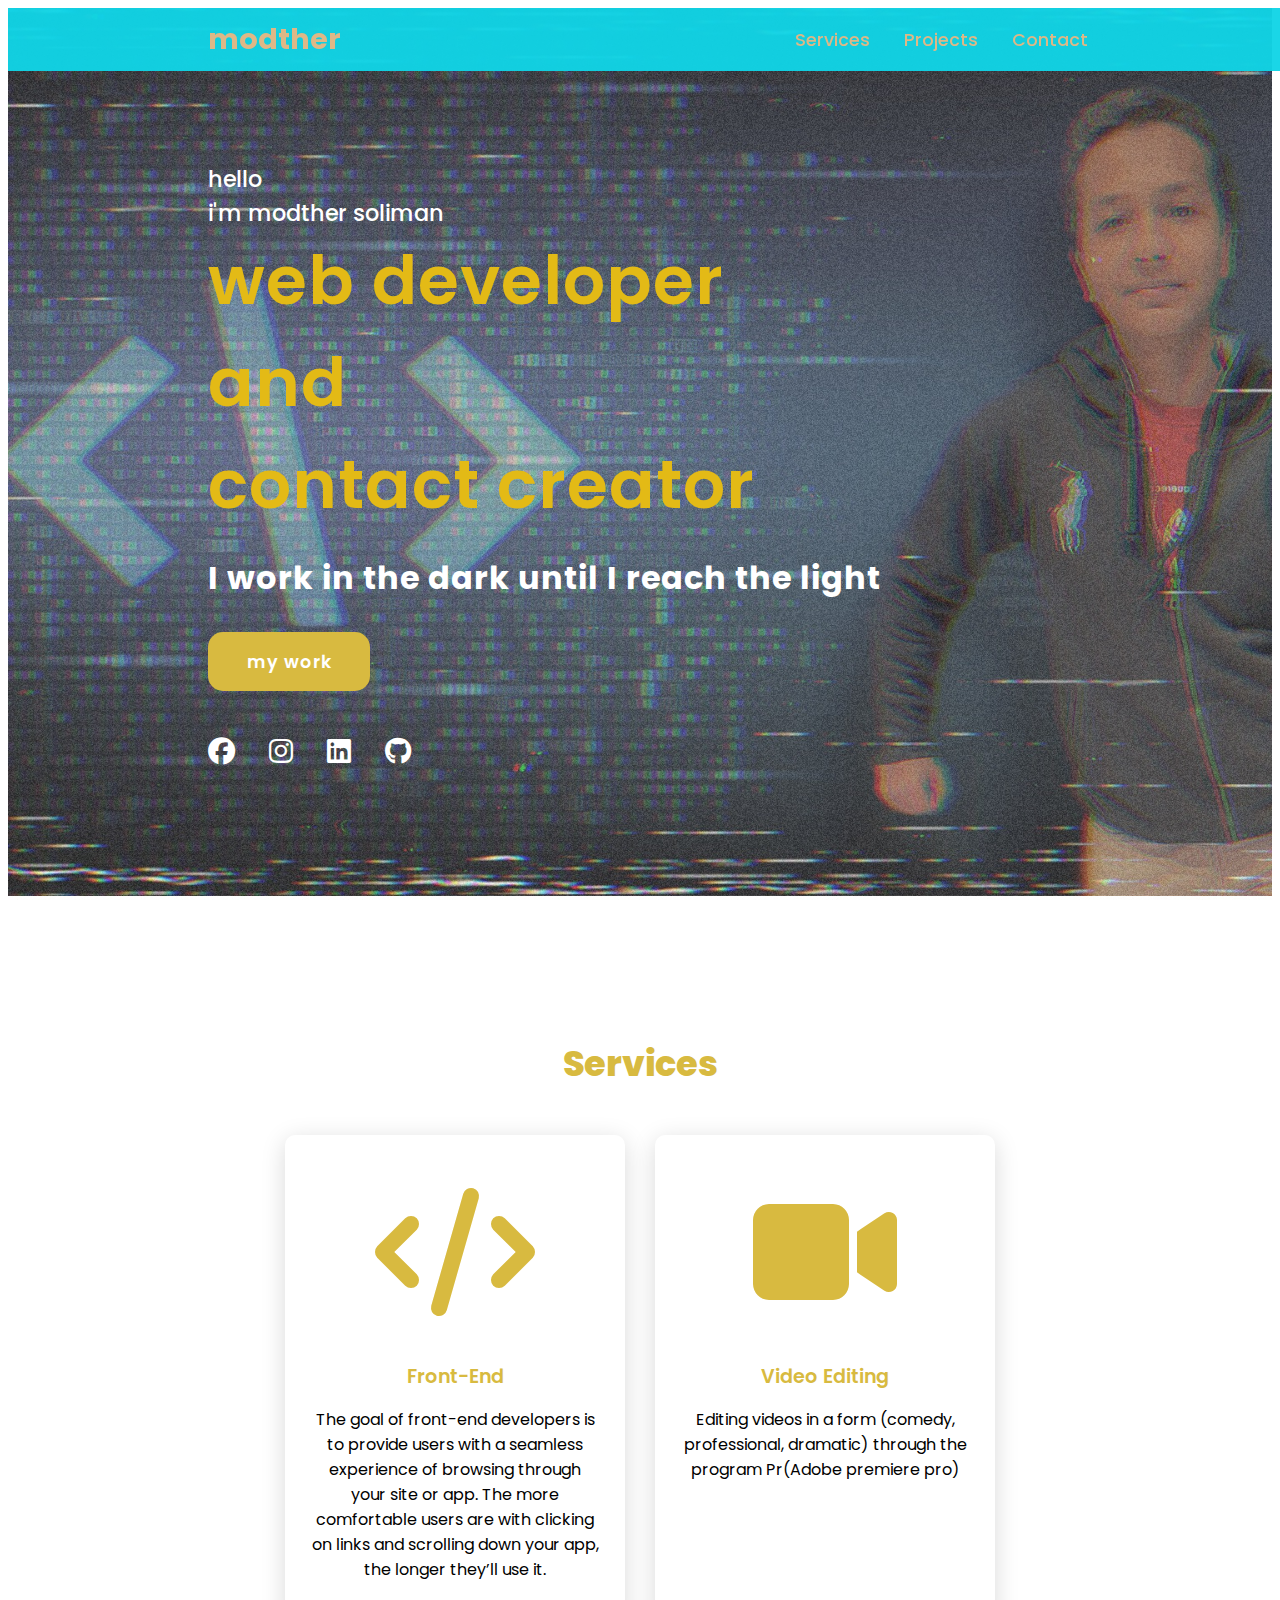
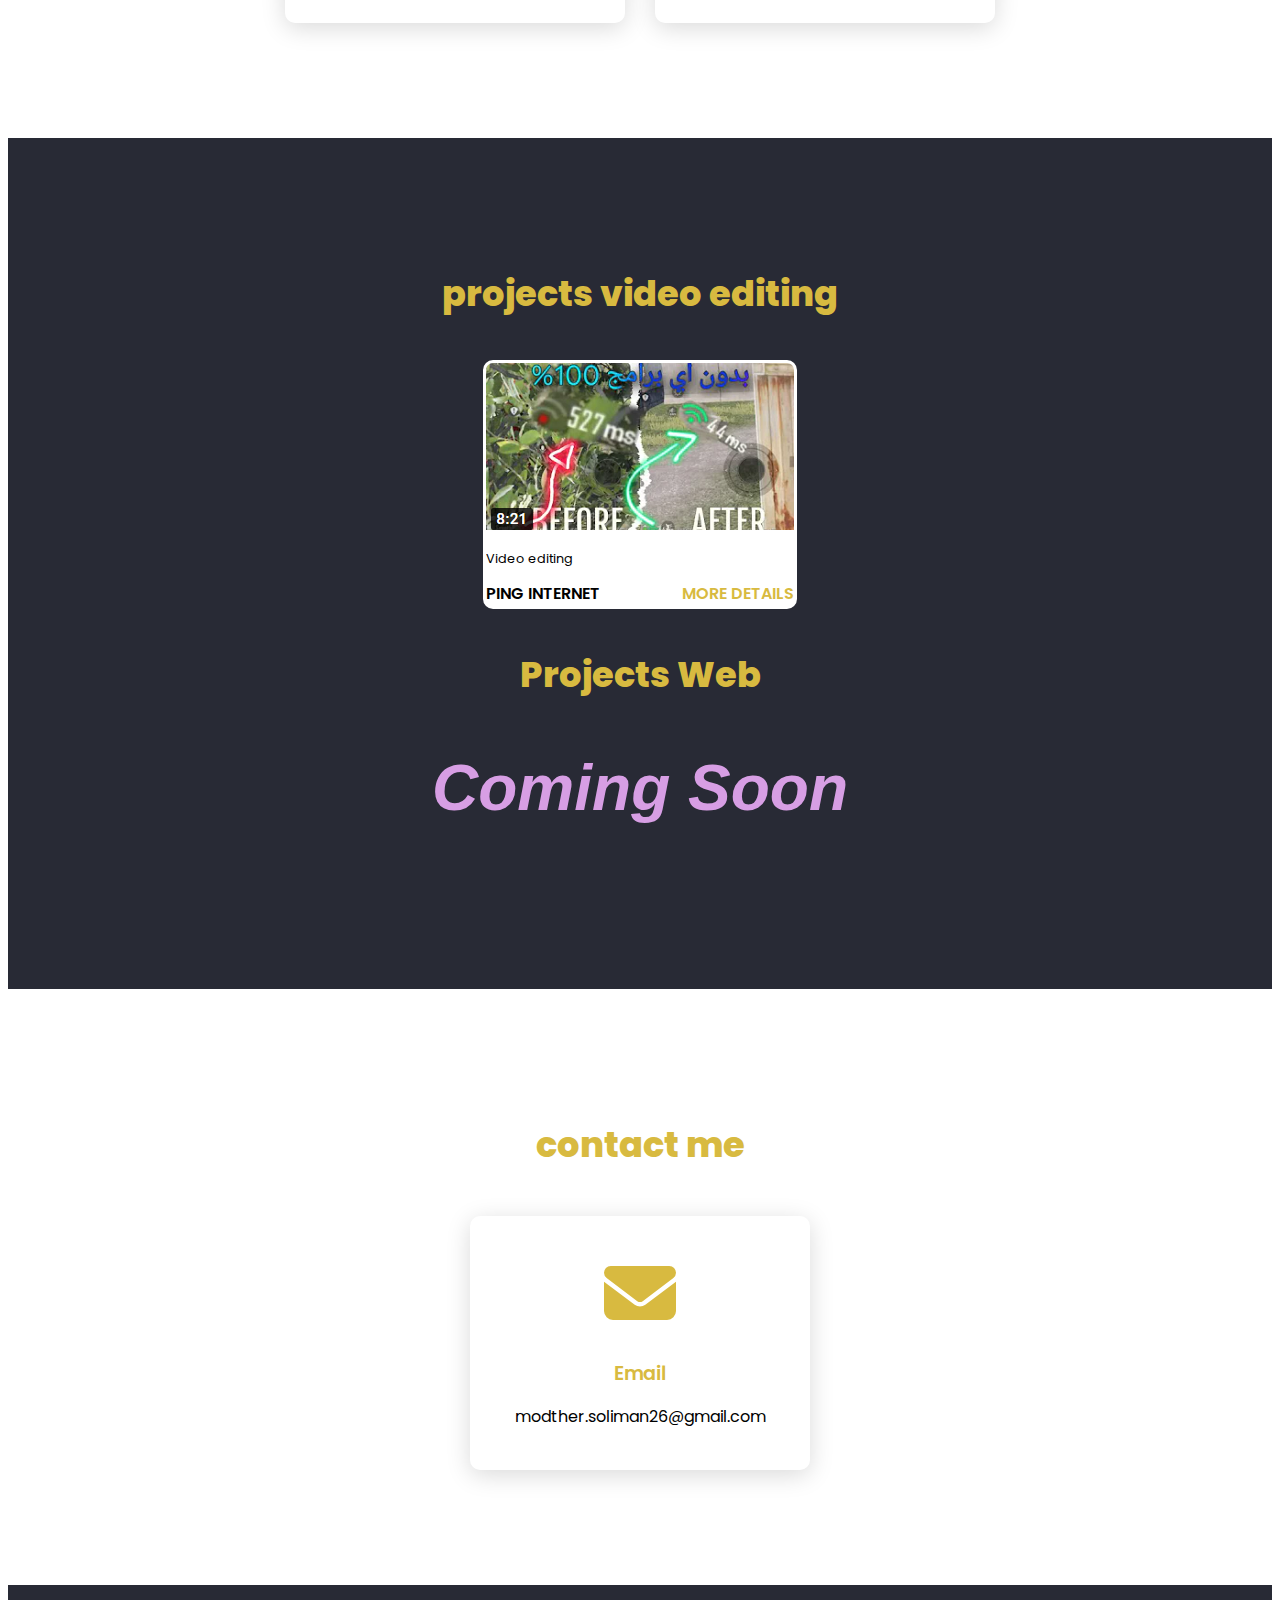
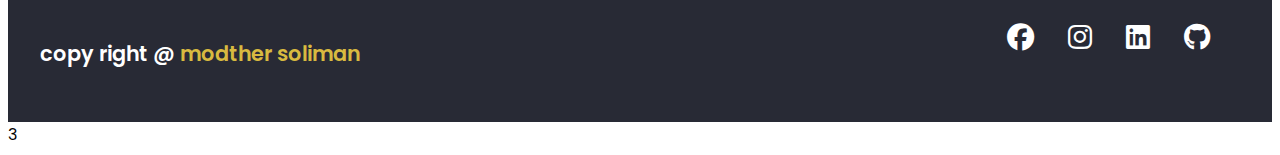
==== index.html @ 73dcd996 "Add files via upload" ====
<!DOCTYPE html>
<html lang="en">
<head>
    <meta charset="UTF-8">
    <meta http-equiv="X-UA-Compatible" content="IE=edge">
    <meta name="viewport" content="width=device-width, initial-scale=1.0">
    <title>modther soliman</title>
    <link rel="stylesheet" href="https://cdnjs.cloudflare.com/ajax/libs/font-awesome/6.2.0/css/all.min.css">
    <link rel="stylesheet" href="project.css">
</head>
<body>
    <header>
        <a href="#" class="logo">modther</a>
    <nav class="navigation" >
        <a href="#services">Services</a>
        <a href="#projects">Projects</a>
        <a href="#contact">Contact</a>
    </nav>
        
    </header>
<section class="main">
  <div>
    <h2>hello<br>i'm modther soliman<br><span>web developer<br>and<br>contact creator</span></h2>
    <h3>I work in the dark until I reach the light</h3>
    <a href="#projects" class="main-bottuem">my work</a>
    <div class="social-icons">
        <a href="https://www.facebook.com/modser.soliman/"><i class="fa-brands fa-facebook"></i></a>
        <a href="https://www.instagram.com/modther15/"><i class="fa-brands fa-instagram"></i></a>
        <a href="https://www.linkedin.com/in/modther-soliman-18b158249/"><i class="fa-brands fa-linkedin"></i></a>
        <a href="https://github.com/Modther15"><i class="fa-brands fa-github"></i></a>
    </div>
  </div>
</section>
    <section class="cards" id="services">
        <h2 class="title" >Services</h2>
        <div class="content">
            <div class="card">
                <div class="icon">
                    <i class="fa-solid fa-code"></i>
                </div>
                <div class="info">
                    <h3>Front-End</h3>
                    <p>The goal of front-end developers is to provide users with a seamless experience of browsing through your site or app. The more comfortable users are with clicking on links and scrolling down your app, the longer they’ll use it.</p>
                </div>
            </div>
            <div class="card">
                <div class="icon">
                    <i class="fa-sharp fa-solid fa-video"></i>
                </div>
                <div class="info">
                    <h3>Video Editing</h3>
                    <p>Editing videos in a form (comedy, professional, dramatic) through the program Pr(Adobe premiere pro)</p>
                </div>
            </div>
        </div>
    </section>
    <section class="projects" id="projects">
        <h2 class="title">projects video editing</h2>
        <div class="content">
            <div class="pr-cards">
            <div class="pr-image">
                <img src="funnty professinal.png" alt="photo">
            </div>
            <div class="pr-info">
                <p class="pr-catogry">Video editing</p>
                <strong class="pr-title">
                    <span>ping internet</span>
                    <a href="https://youtu.be/uwJJ6vl1zfo" class="more-details"> more details</a>
                </strong>
            </div>
            </div>
        </div>
         <h2 class="title">Projects Web</h2>
         <h3 class="soon">Coming Soon</h3>
        </div>
    </section>
    <section class="cards contact" id="contact">
        <h2 class="title" >contact me</h2>
        <div class="content">
            <div class="card">
                <div class="icon">
                    <i class="fa-solid fa-envelope"></i>
                </div>
                <div class="info">
                    <h3>Email</h3>
                    <p>modther.soliman26@gmail.com</p>
                </div>
            </div>
    </section>
    <footer class="footer">
        <p class="footer-title">copy right @ <span>modther soliman</span></p>
        <div class="social-icons">
            <a href="https://www.facebook.com/modser.soliman/"><i class="fa-brands fa-facebook"></i></a>
            <a href="https://www.instagram.com/modther15/"><i class="fa-brands fa-instagram"></i></a>
            <a href="https://www.linkedin.com/in/modther-soliman-18b158249/"><i class="fa-brands fa-linkedin"></i></a>
            <a href="https://github.com/Modther15"><i class="fa-brands fa-github"></i></a>
        </div>
    </footer>
</body>
</html>3
---- project.css ----
@import url('https://fonts.googleapis.com/css2?family=Poppins:ital,wght@0,100;0,200;0,300;0,400;0,500;0,600;0,700;0,800;0,900;1,100;1,200;1,300;1,400;1,500;1,600;1,700;1,800;1,900&display=swap');

*{
    font-family:'Poppins', sans-serif;\
    margin: 0;
    padding: 0;
    box-sizing:border-box;
    scroll-behavior:smooth;
}

header{
    background-color:rgba(17, 212, 230, 0.96);
    width: 100%;
    position: fixed;
    z-index: 999;
    display:flex ; 
    justify-content: space-between;
    align-items: center;
    padding: 10px 200px;
}

.logo{
    text-decoration: none;
    color: burlywood;
    font-size: 1.8em;
    font-weight: 700;
}

.navigation a{
      color: burlywood;
      text-decoration: none;
      font-size: 1.1em;
      font-weight: 500;
      padding-left: 30px;
}

.navigation a:hover{
    color: darkviolet;
    font-size: 1.2em;
    text-decoration: underline;
}

section{
    padding: 100px 200px;
}

.main{
    width: 100%;
    min-height: 100vh;
    display: flex;
    align-items: center;
    background: url(PicsArt_09-13-10.01.01.jpg);
    background-size: cover;
    background-position: center;
    background-attachment: fixed;
}

.main h2 {
    color: white;
    font-size: 1.4em;
    font-weight: 500;
}

.main h2 span{
    display: inline-block;
    margin-top: 1opx;
    color: rgb(227, 186, 22);
    font-size: 3em;
    font-weight: 600;
    letter-spacing: 1px;
}

.main h3{
    color: white;
    font-size: 2em;
    font-weight: 700;
    letter-spacing: 1px;
    margin-top: 10px;
    margin-bottom: 30px;
}

.main-bottuem{
    color:white;
    font-size: 1.1em;
    text-decoration: none;
    background-color: rgb(216, 186, 64);
    font-weight: 600;
    display: inline-block;
    padding: 0.9375em 2.1875em;
    letter-spacing: 1px;
    border-radius: 15px;
    margin-bottom: 40px;
    transition: 0.5s ease;
}
.main-bottuem:hover{
    background-color:rgb(227, 186, 22) ;
    transform:scale(1.1);
}

.social-icons a{
    color: white;
    font-size: 1.7em;
    padding-right: 30px;
}

.title{
    display: flex;
    justify-content: center;
    color:rgb(216, 186, 64) ;
    font-size: 2.2em;
    font-weight: 800;
    margin-bottom: 30px;
}
.content{
    display: flex;
    justify-content: center;
    flex-direction: row;
    flex-wrap: wrap;
}

.card{
    background-color: #fff;
    width: 21.25em;
    box-shadow: 0 5px 25px rgba(1 1 1 / 15%);
    border-radius: 10px;
    padding: 25px;
    margin: 15px;
    transition: 0.7s ease;
}

.card:hover{
    transform: scale(1.1);
}

.icon{
    color:rgb(216, 186, 64);
    font-size: 8em;
    text-align: center;
}
.info{
    text-align: center;
}

.info h3{
    color: rgb(216, 186, 64);
    font-size: 1.2em;
    font-weight: 600;
    margin: 10px;
}

.projects{
    background-color: #282A35;
}

.projects .content{
    margin-top: 30px ;
}

.pr-cards{
        background-color: white;
        border: 3px solid white;
        min-height: 14em;
        width: auto;
        overflow: hidden;
        border-radius: 10px;
        margin: 10px;
        transition: 0.5s ease;
}

.pr-cards:hover{
    transform: scale(1.1) ;
}

.pr-cards .pr-image:hover{
    opacity: 0.9;
}
.pr-image img{
    width: 100%;
}

.pr-catogry{
    font-size: 0.8em;
    color: black;
}

.pr-title{
    display: flex;
    justify-content: space-between;
    text-transform: uppercase;
    font-weight: 600;
    margin-top: 10px;
}

.more-details{
    text-decoration: none;
    color:rgb(216, 186, 64) ;
}

.more-details:hover{
    color:darkviolet ;
}

.soon{
    font-size: 4em;
    display: flex;
    justify-content: center;
    margin-top: 50px;
    font-style: italic;
    font-weight: 800;
    font-family: Verdana, Geneva, Tahoma, sans-serif;
    color: rgb(215, 158, 228);
}

.contact .icon{
    font-size: 4.5em;
}

.footer{
    background-color: #282A35;
    color: #fff;
    padding: 2em;
    display: flex;
    justify-content: space-between;
}

.footer-title{
     font-size: 1.3em;
     font-weight: 600;
}

.footer-title span{
    color:rgb(216, 186, 64) ;
}

@media (max-width:1023px){
    header{
        padding: 12px 20px;
    }

    .navigation a{
        padding-left: 10px;
    }

    .title{
        font-size: 1.8em;
    }

    section{
        padding: 80px 20px;
    }

    .main-content h2{
        font-size: 1em;
    }

    .main-content h3{
        font-size: 1.6em;
    }

    .content{
        flex-direction: column;
        align-items: center;
    }

}

@media (max-width:641px){
    body{
        font-size: 12px;
    }

    .main-content h2{
        font-size: 0.8em;
    }

    .main-content h3{
        font-size: 1.4em;
    }
}

@media (max-width:300px){
    body{
        font-size: 10px;
     
    }
}
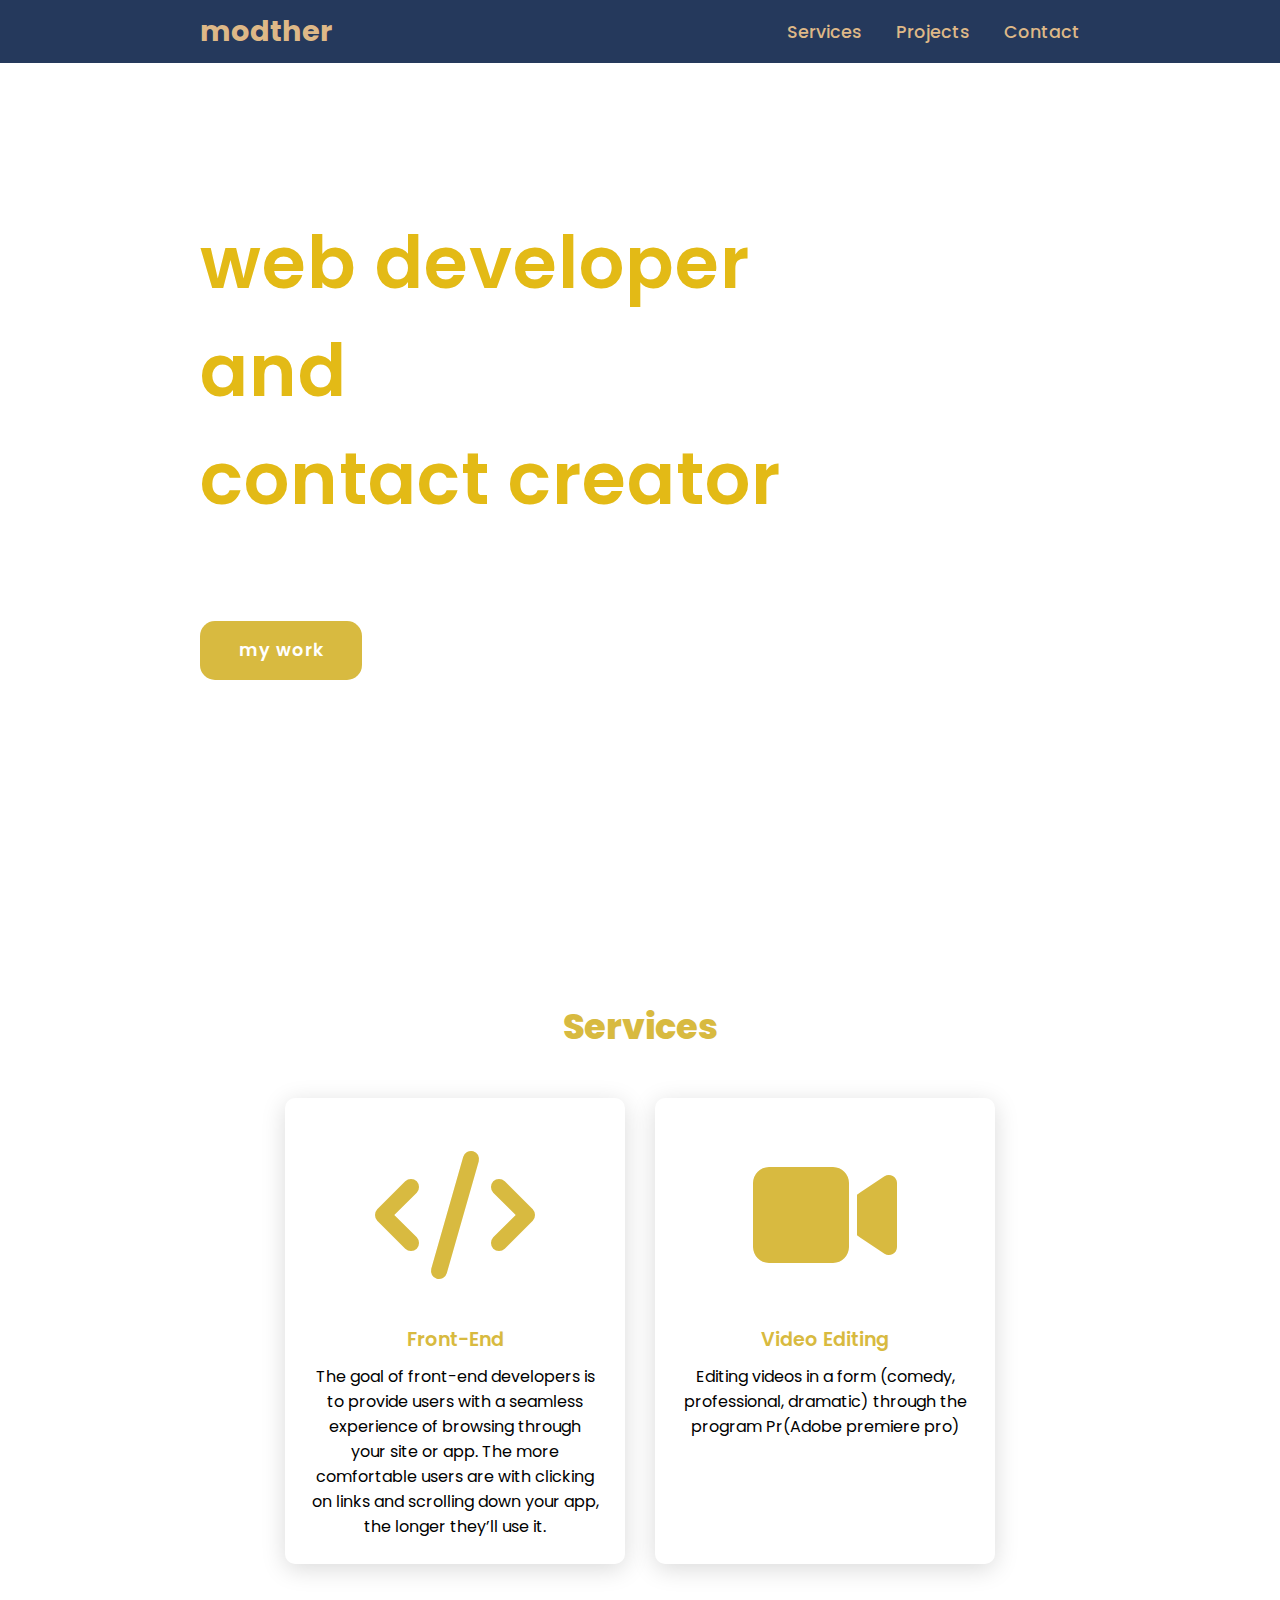
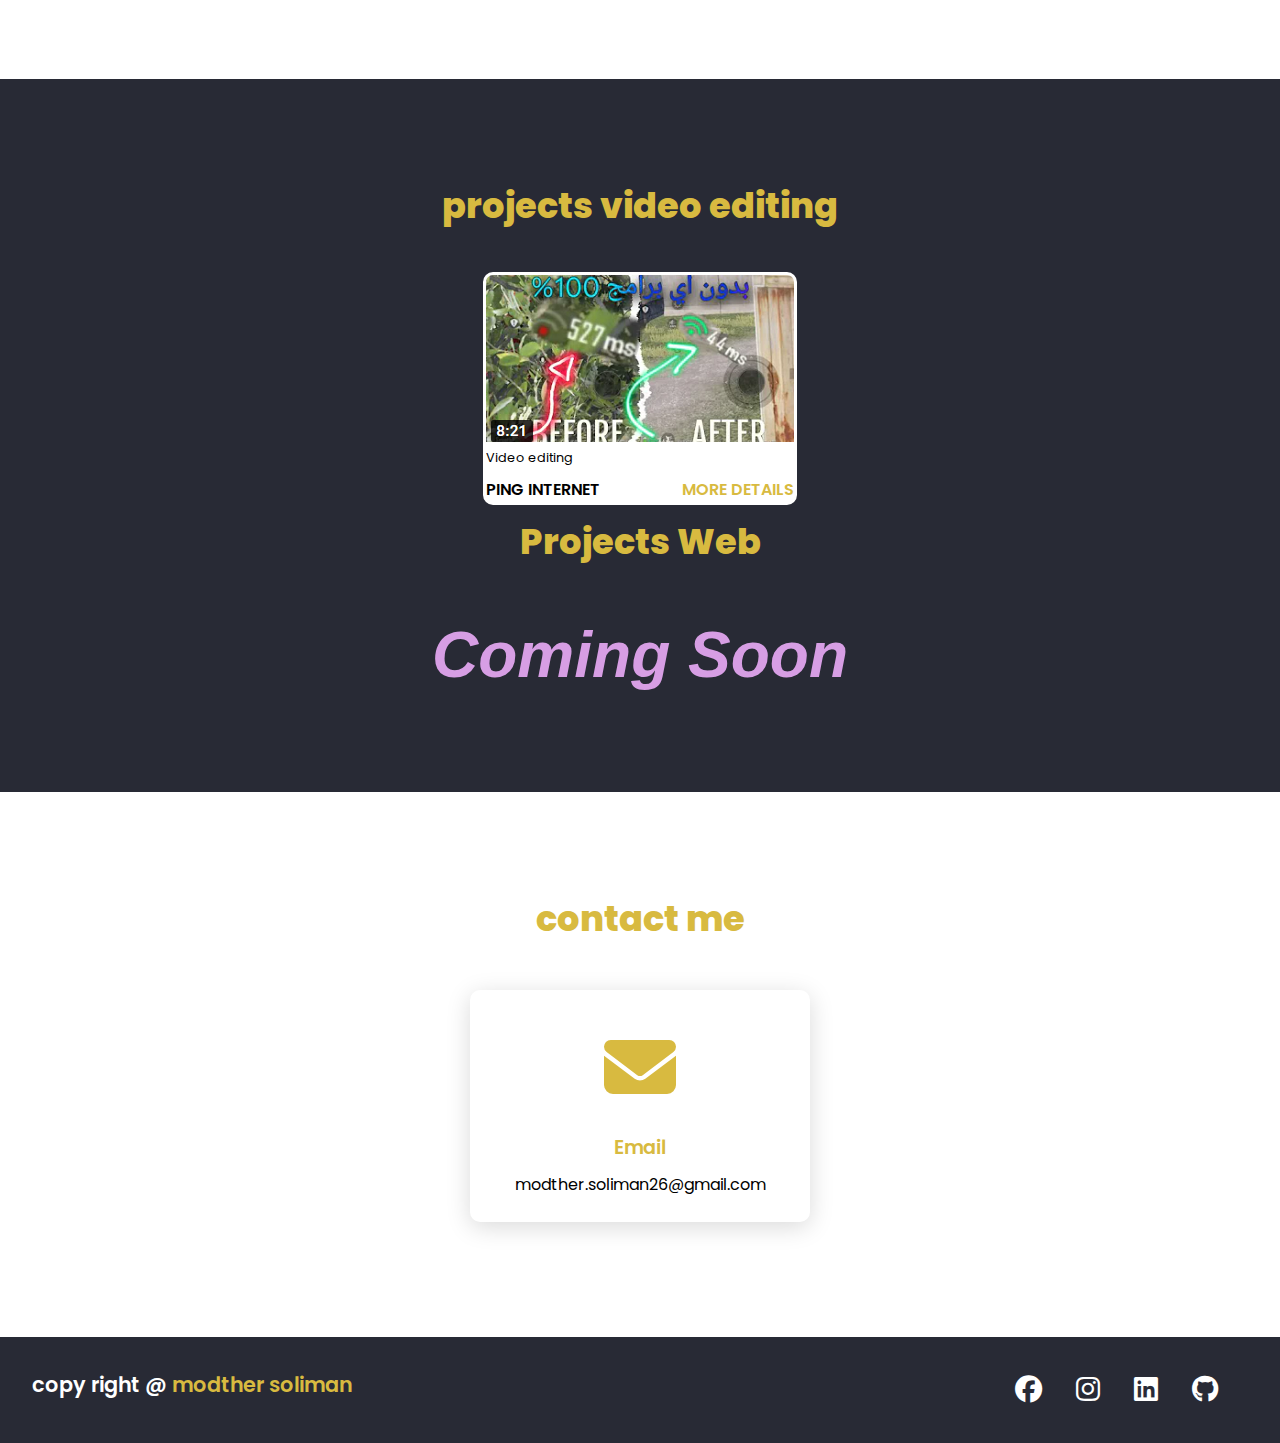
==== commit 87f5c550: "Add files via upload" ====
--- a/index.html
+++ b/index.html
@@ -24,10 +24,10 @@
     <h3>I work in the dark until I reach the light</h3>
     <a href="#projects" class="main-bottuem">my work</a>
     <div class="social-icons">
-        <a href="https://www.facebook.com/modser.soliman/"><i class="fa-brands fa-facebook"></i></a>
-        <a href="https://www.instagram.com/modther15/"><i class="fa-brands fa-instagram"></i></a>
-        <a href="https://www.linkedin.com/in/modther-soliman-18b158249/"><i class="fa-brands fa-linkedin"></i></a>
-        <a href="https://github.com/Modther15"><i class="fa-brands fa-github"></i></a>
+        <a target="_blank"  href="https://www.facebook.com/modser.soliman/"><i class="fa-brands fa-facebook"></i></a>
+        <a target="_blank"  href="https://www.instagram.com/modther15/"><i class="fa-brands fa-instagram"></i></a>
+        <a target="_blank"  href="https://www.linkedin.com/in/modther-soliman-18b158249/"><i class="fa-brands fa-linkedin"></i></a>
+        <a target="_blank"  href="https://github.com/Modther15"><i class="fa-brands fa-github"></i></a>
     </div>
   </div>
 </section>
@@ -90,11 +90,11 @@
     <footer class="footer">
         <p class="footer-title">copy right @ <span>modther soliman</span></p>
         <div class="social-icons">
-            <a href="https://www.facebook.com/modser.soliman/"><i class="fa-brands fa-facebook"></i></a>
-            <a href="https://www.instagram.com/modther15/"><i class="fa-brands fa-instagram"></i></a>
-            <a href="https://www.linkedin.com/in/modther-soliman-18b158249/"><i class="fa-brands fa-linkedin"></i></a>
-            <a href="https://github.com/Modther15"><i class="fa-brands fa-github"></i></a>
+            <a target="_blank" href="https://www.facebook.com/modser.soliman/"><i class="fa-brands fa-facebook"></i></a>
+            <a target="_blank" href="https://www.instagram.com/modther15/"><i class="fa-brands fa-instagram"></i></a>
+            <a  target="_blank" href="https://www.linkedin.com/in/modther-soliman-18b158249/"><i class="fa-brands fa-linkedin"></i></a>
+            <a target="_blank"  href="https://github.com/Modther15"><i class="fa-brands fa-github"></i></a>
         </div>
     </footer>
 </body>
-</html>3+</html>--- a/project.css
+++ b/project.css
@@ -1,15 +1,16 @@
 @import url('https://fonts.googleapis.com/css2?family=Poppins:ital,wght@0,100;0,200;0,300;0,400;0,500;0,600;0,700;0,800;0,900;1,100;1,200;1,300;1,400;1,500;1,600;1,700;1,800;1,900&display=swap');
 
 *{
-    font-family:'Poppins', sans-serif;\
+    font-family:'Poppins', sans-serif;
     margin: 0;
     padding: 0;
     box-sizing:border-box;
     scroll-behavior:smooth;
 }
 
+
 header{
-    background-color:rgba(17, 212, 230, 0.96);
+    background-color:#25395C;
     width: 100%;
     position: fixed;
     z-index: 999;
@@ -17,8 +18,8 @@
     justify-content: space-between;
     align-items: center;
     padding: 10px 200px;
-}
-
+
+}
 .logo{
     text-decoration: none;
     color: burlywood;
@@ -32,12 +33,14 @@
       font-size: 1.1em;
       font-weight: 500;
       padding-left: 30px;
+      transition: 0.7s;
 }
 
 .navigation a:hover{
     color: darkviolet;
     font-size: 1.2em;
     text-decoration: underline;
+    transform:scale(1.1) ;
 }
 
 section{
@@ -49,7 +52,7 @@
     min-height: 100vh;
     display: flex;
     align-items: center;
-    background: url(PicsArt_09-13-10.01.01.jpg);
+    background: url(photo.jpg);
     background-size: cover;
     background-position: center;
     background-attachment: fixed;
@@ -57,8 +60,9 @@
 
 .main h2 {
     color: white;
-    font-size: 1.4em;
+    font-size: 1.5em;
     font-weight: 500;
+    font-style: inherit;
 }
 
 .main h2 span{
@@ -101,6 +105,13 @@
     color: white;
     font-size: 1.7em;
     padding-right: 30px;
+    transition: 0.8s;
+}
+
+.social-icons :hover{
+    color: black;
+    transform:scale(1.1);
+
 }
 
 .title{
@@ -232,6 +243,7 @@
     color:rgb(216, 186, 64) ;
 }
 
+
 @media (max-width:1023px){
     header{
         padding: 12px 20px;
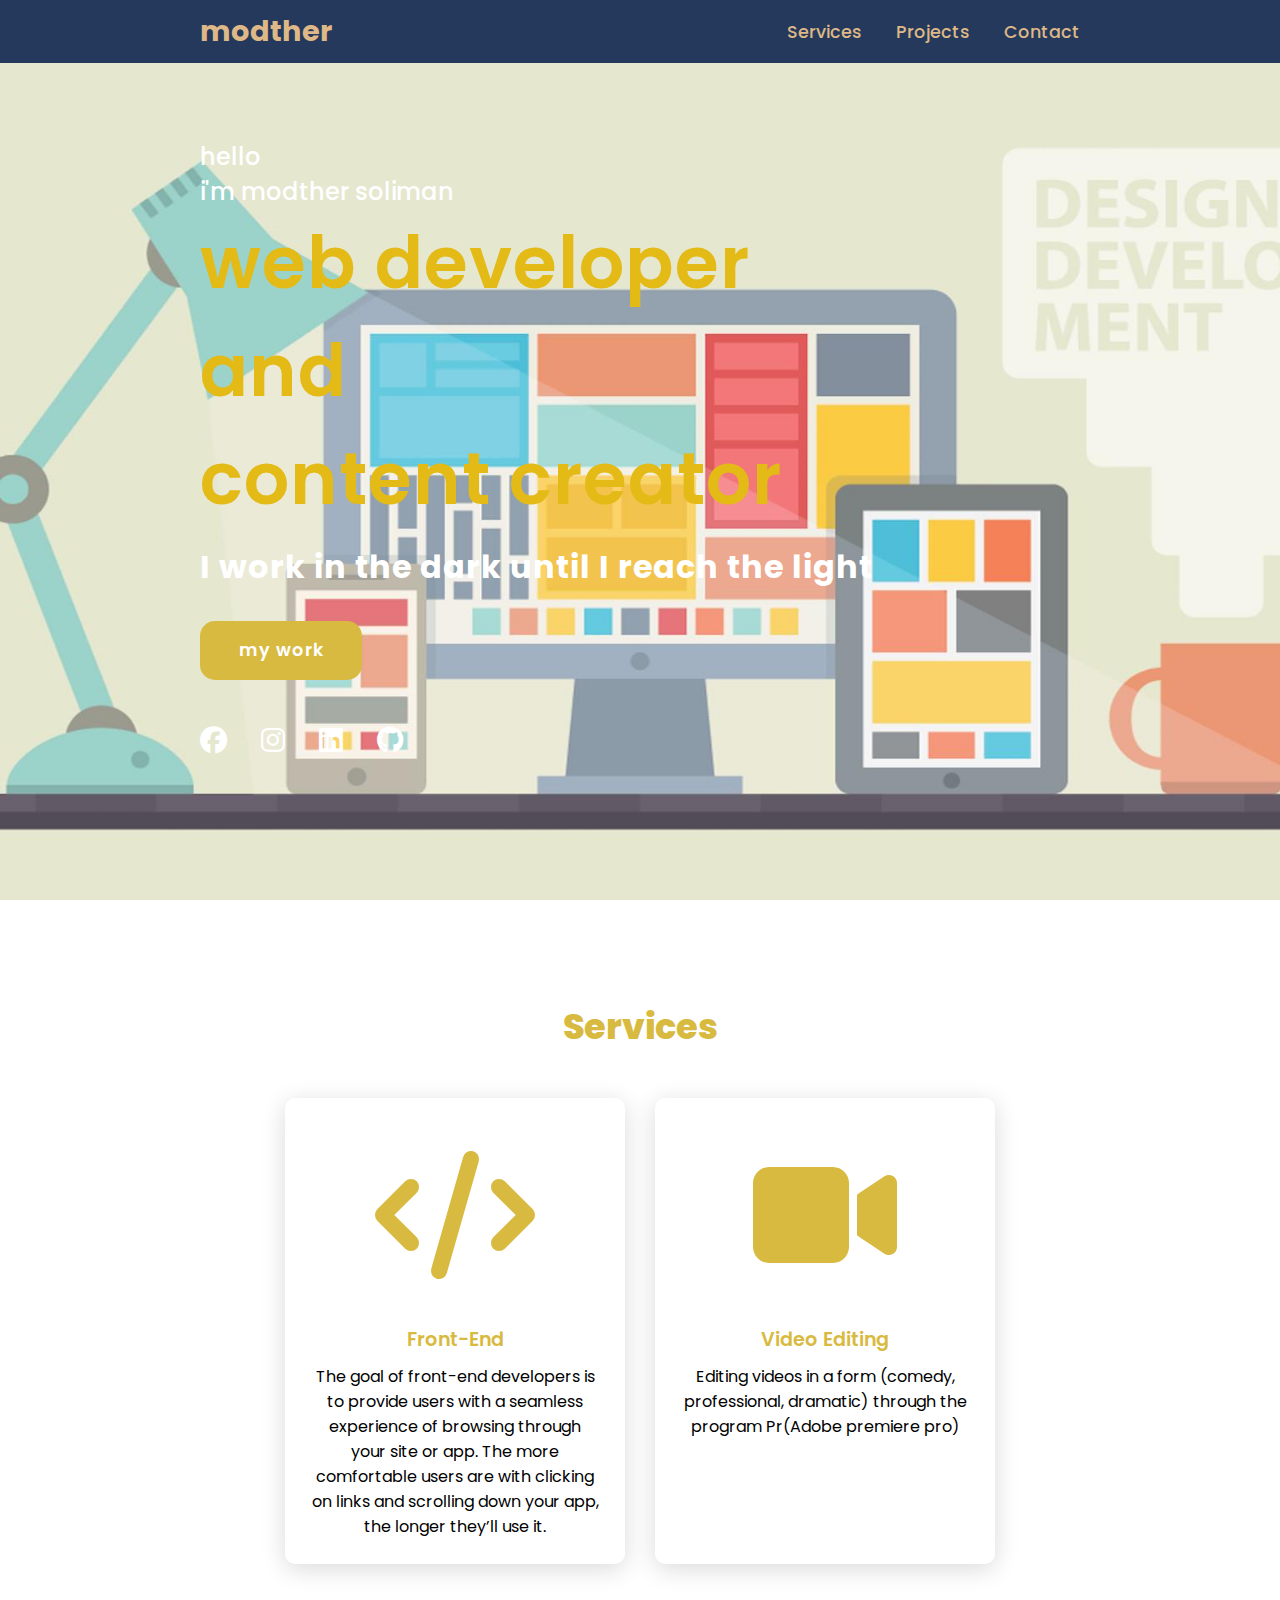
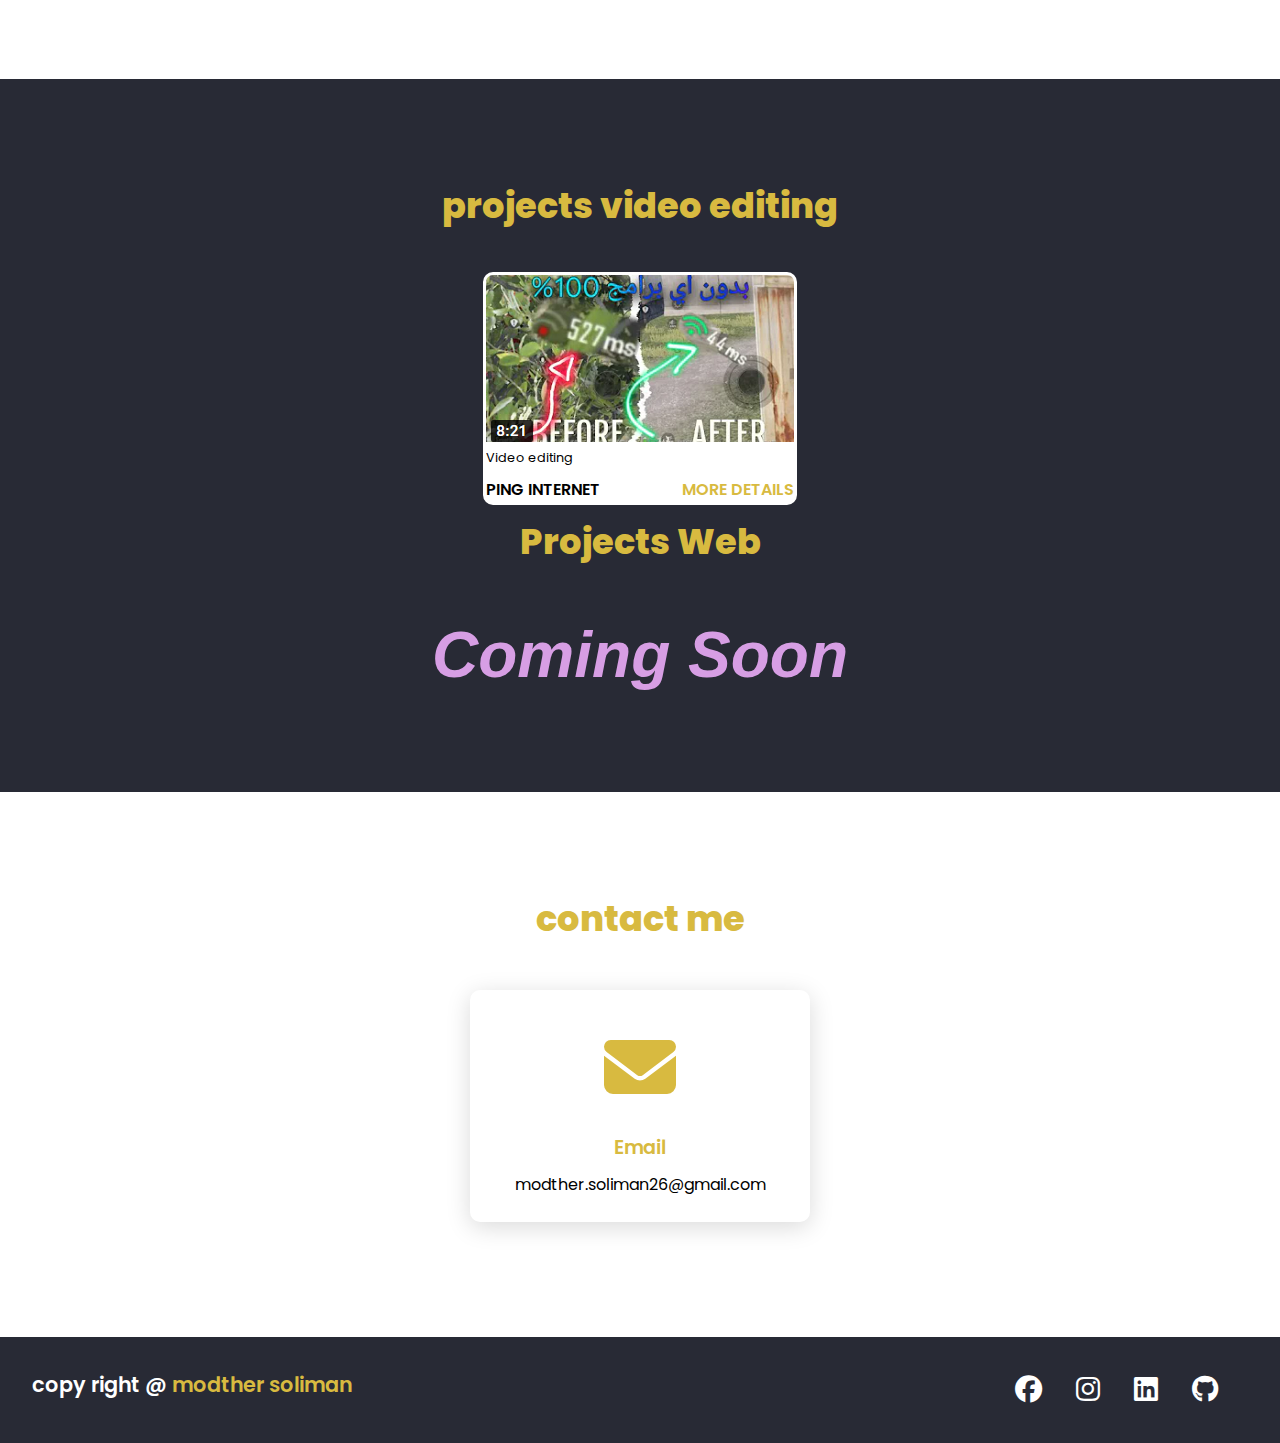
==== commit 19df824a: "Add files via upload" ====
--- a/index.html
+++ b/index.html
@@ -20,7 +20,7 @@
     </header>
 <section class="main">
   <div>
-    <h2>hello<br>i'm modther soliman<br><span>web developer<br>and<br>contact creator</span></h2>
+    <h2>hello<br>i'm modther soliman<br><span>web developer<br>and<br>content creator</span></h2>
     <h3>I work in the dark until I reach the light</h3>
     <a href="#projects" class="main-bottuem">my work</a>
     <div class="social-icons">
